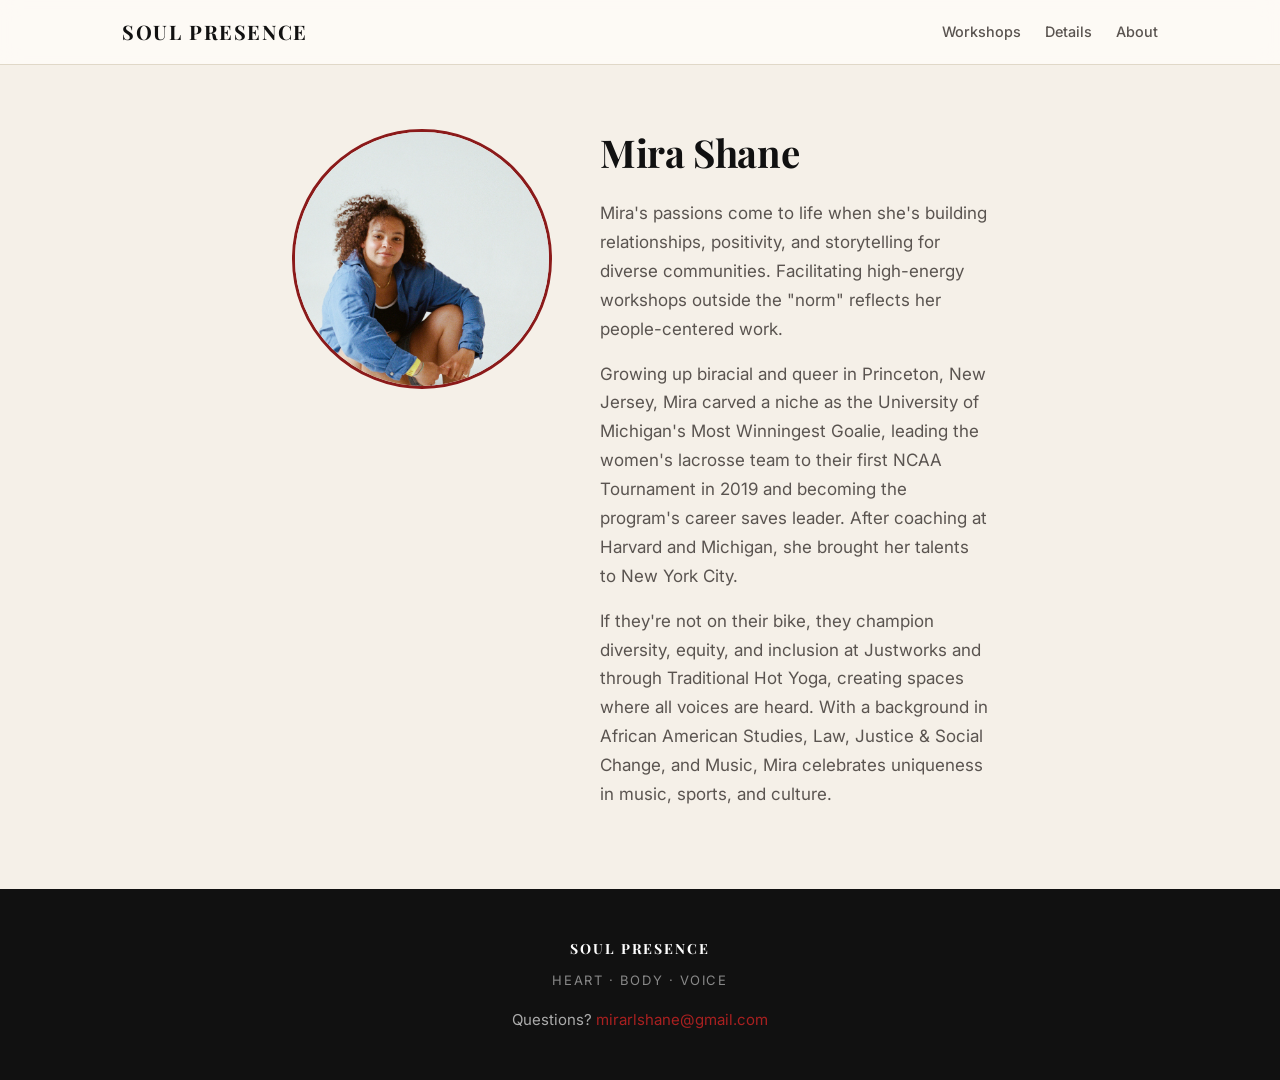
==== about/index.html @ a43cbc61 "Add clean URLs: /workshops/, /details/, /about/ Co-Authored-By: Claude Sonnet 4.6 <noreply@anthropic" ====
<!DOCTYPE html>
<html lang="en">
<head>
  <meta charset="UTF-8">
  <meta name="viewport" content="width=device-width, initial-scale=1.0">
  <meta name="description" content="About Mira Shane — facilitator behind Soul Presence workshops in NYC.">
  <title>About – Soul Presence</title>
  <link rel="preconnect" href="https://fonts.googleapis.com">
  <link rel="preconnect" href="https://fonts.gstatic.com" crossorigin>
  <link href="https://fonts.googleapis.com/css2?family=Playfair+Display:ital,wght@0,400;0,700;1,400&family=Inter:wght@300;400;500;600&display=swap" rel="stylesheet">
  <link rel="stylesheet" href="../style.css">
  <style>
    .about-page { padding: var(--sp-16) 0 var(--sp-20); }
    .about-page .container { max-width: 760px; }
    .about-photo-wrap {
      width: 260px;
      height: 260px;
      border-radius: 50%;
      overflow: hidden;
      margin: 0 auto var(--sp-10);
      flex-shrink: 0;
      border: 3px solid var(--color-earth);
    }
    .about-photo {
      width: 100%;
      height: 100%;
      object-fit: cover;
      object-position: center 15%;
      display: block;
    }
    @media(min-width: 640px) {
      .about-layout { display: grid; grid-template-columns: 260px 1fr; gap: var(--sp-12); align-items: start; }
      .about-photo-wrap { margin: 0; }
    }
    .about-bio h1 { color: var(--color-forest); margin-bottom: var(--sp-6); font-size: clamp(1.8rem, 4vw, 2.4rem); }
    .about-bio p { color: var(--color-muted); margin-bottom: var(--sp-4); }
    .about-bio p:last-child { margin-bottom: 0; }
  </style>
</head>
<body>
  <a href="#main" class="skip-link">Skip to main content</a>

  <header class="site-header">
    <div class="container">
      <a href="/" class="site-name" style="text-decoration:none">Soul Presence</a>
      <nav aria-label="Main navigation">
        <a href="/workshops/">Workshops</a>
        <a href="/details/">Details</a>
        <a href="/about/" aria-current="page">About</a>
      </nav>
    </div>
  </header>

  <main id="main" class="about-page">
    <div class="container">
      <div class="about-layout">
        <div class="about-photo-wrap">
          <img src="../headshot.jpg" alt="Mira Shane" class="about-photo">
        </div>
        <div class="about-bio">
          <h1>Mira Shane</h1>
          <p>Mira's passions come to life when she's building relationships, positivity, and storytelling for diverse communities. Facilitating high-energy workshops outside the "norm" reflects her people-centered work.</p>
          <p>Growing up biracial and queer in Princeton, New Jersey, Mira carved a niche as the University of Michigan's Most Winningest Goalie, leading the women's lacrosse team to their first NCAA Tournament in 2019 and becoming the program's career saves leader. After coaching at Harvard and Michigan, she brought her talents to New York City.</p>
          <p>If they're not on their bike, they champion diversity, equity, and inclusion at Justworks and through Traditional Hot Yoga, creating spaces where all voices are heard. With a background in African American Studies, Law, Justice & Social Change, and Music, Mira celebrates uniqueness in music, sports, and culture.</p>
        </div>
      </div>
    </div>
  </main>

  <footer class="site-footer">
    <div class="container">
      <p class="footer-name">Soul Presence</p>
      <p class="footer-tagline">Heart &middot; Body &middot; Voice</p>
      <p class="footer-contact">Questions? <a href="mailto:mirarlshane@gmail.com">mirarlshane@gmail.com</a></p>
    </div>
  </footer>
</body>
</html>
---- style.css ----
:root {
  --color-bg:         #F5F0E8;
  --color-surface:    #EDE6D9;
  --color-surface-2:  #E0D8C8;
  --color-forest:     #111111;
  --color-forest-mid: #2C2C2C;
  --color-earth:      #8B1A1A;
  --color-earth-lt:   #A82020;
  --color-sage:       #555555;
  --color-text:       #1A1A1A;
  --color-muted:      #5A5450;
  --color-error:      #B52A1C;
  --color-success:    #2A6B3A;
  --font-serif: 'Playfair Display', Georgia, serif;
  --font-sans:  'Inter', system-ui, -apple-system, sans-serif;
  --sp-1:0.25rem; --sp-2:0.5rem; --sp-3:0.75rem; --sp-4:1rem;
  --sp-5:1.25rem; --sp-6:1.5rem; --sp-8:2rem; --sp-10:2.5rem;
  --sp-12:3rem; --sp-16:4rem; --sp-20:5rem; --sp-24:6rem;
  --radius-sm:4px; --radius-md:10px; --radius-lg:18px; --radius-pill:9999px;
  --ease:200ms ease; --ease-slow:500ms ease;
}
*,*::before,*::after{box-sizing:border-box;margin:0;padding:0}
html{scroll-behavior:smooth;font-size:16px}
body{font-family:var(--font-sans);background:var(--color-bg);color:var(--color-text);line-height:1.6;-webkit-font-smoothing:antialiased}
ul{list-style:none}
img,svg{display:block}
.skip-link{position:absolute;top:-200%;left:0;background:var(--color-forest);color:#fff;padding:var(--sp-3) var(--sp-6);text-decoration:none;z-index:9999;font-weight:500;border-radius:0 0 var(--radius-md) 0;transition:top var(--ease)}
.skip-link:focus{top:0}
.sr-only{position:absolute;width:1px;height:1px;padding:0;margin:-1px;overflow:hidden;clip:rect(0,0,0,0);white-space:nowrap;border:0}
:focus-visible{outline:3px solid var(--color-earth);outline-offset:3px;border-radius:var(--radius-sm)}
.container{width:100%;max-width:1100px;margin:0 auto;padding:0 var(--sp-5)}
@media(min-width:640px){.container{padding:0 var(--sp-8)}}
h1,h2,h3{font-family:var(--font-serif);line-height:1.2;letter-spacing:-0.01em}
h1{font-size:clamp(2.4rem,6vw,3.75rem);font-weight:700}
h2{font-size:clamp(1.65rem,4vw,2.4rem);font-weight:600}
h3{font-size:clamp(1.2rem,3vw,1.5rem);font-weight:600}
p{font-size:clamp(1rem,2vw,1.0625rem);line-height:1.7}
.section-title{text-align:center;color:var(--color-forest);margin-bottom:var(--sp-3)}
.section-subtitle{text-align:center;color:var(--color-muted);margin-bottom:var(--sp-12);max-width:580px;margin-left:auto;margin-right:auto}
.btn{display:inline-flex;align-items:center;justify-content:center;gap:var(--sp-2);padding:0.75rem 1.75rem;border-radius:var(--radius-pill);font-family:var(--font-sans);font-size:1rem;font-weight:500;letter-spacing:0.01em;text-decoration:none;cursor:pointer;border:2px solid transparent;transition:background var(--ease),color var(--ease),transform 100ms ease;white-space:nowrap;min-height:48px}
.btn-primary{background:var(--color-forest);color:#fff}
.btn-primary:hover{background:var(--color-forest-mid)}
.btn-primary:active{transform:translateY(1px)}
.btn-full{width:100%}
.btn-workshop{background:var(--color-forest);color:#fff;width:100%;margin-top:var(--sp-5)}
.btn-workshop:hover{background:var(--color-forest-mid)}
.btn-workshop--light{background:#fff;color:var(--color-forest)}
.btn-workshop--light:hover{background:var(--color-bg)}
.site-header{position:sticky;top:0;z-index:200;background:rgba(253,250,246,0.94);backdrop-filter:blur(10px);-webkit-backdrop-filter:blur(10px);border-bottom:1px solid var(--color-surface-2)}
.site-header .container{display:flex;align-items:center;justify-content:space-between;padding-top:var(--sp-4);padding-bottom:var(--sp-4)}
.site-name{font-family:var(--font-serif);font-size:1.25rem;font-weight:700;color:var(--color-forest);letter-spacing:0.08em;text-transform:uppercase}
.site-header nav{display:flex;gap:var(--sp-6)}
.site-header nav a{color:var(--color-muted);text-decoration:none;font-size:0.9rem;font-weight:500;transition:color var(--ease)}
.site-header nav a:hover{color:var(--color-forest)}
.hero{padding:var(--sp-16) 0 var(--sp-20);overflow:hidden}
.hero .container{display:flex;flex-direction:column;gap:var(--sp-10);align-items:center}
@media(min-width:768px){.hero .container{flex-direction:row;align-items:center;justify-content:space-between;gap:var(--sp-16)}.hero-content{flex:1}}
.hero-eyebrow{font-size:0.8125rem;font-weight:600;color:var(--color-earth);text-transform:uppercase;letter-spacing:0.12em;margin-bottom:var(--sp-4)}
.hero-content h1{color:var(--color-forest);margin-bottom:var(--sp-5)}
.hero-content h1 em{font-style:italic;color:var(--color-earth)}
.hero-body{color:var(--color-muted);font-size:clamp(1.0625rem,2.5vw,1.1875rem);margin-bottom:var(--sp-8);max-width:440px}
.hero-visual{position:relative;width:240px;height:240px;flex-shrink:0;display:flex;align-items:center;justify-content:center}
@media(min-width:768px){.hero-visual{width:300px;height:300px}}
.breath-ring{position:absolute;border-radius:50%;border:1.5px solid var(--color-forest);animation:breathe 5s ease-in-out infinite}
.breath-ring:nth-child(1){width:72px;height:72px;opacity:0.75;animation-delay:0s}
.breath-ring:nth-child(2){width:136px;height:136px;opacity:0.35;animation-delay:0.7s}
.breath-ring:nth-child(3){width:210px;height:210px;opacity:0.12;animation-delay:1.4s}
.breath-center{font-size:2.25rem;line-height:1;animation:breathe-center 5s ease-in-out infinite}@keyframes breathe{0%,100%{transform:scale(1)}50%{transform:scale(1.14)}}
@keyframes breathe-center{0%,100%{transform:scale(1);opacity:0.9}50%{transform:scale(1.3);opacity:1}}
@media(prefers-reduced-motion:reduce){.breath-ring,.breath-center{animation:none}}
.pillars{background:var(--color-surface);padding:var(--sp-16) 0}
.pillars-grid{display:grid;grid-template-columns:1fr;gap:var(--sp-2);margin-top:var(--sp-10)}
@media(min-width:640px){.pillars-grid{grid-template-columns:repeat(3,1fr)}}
.pillar{padding:var(--sp-8) var(--sp-6);text-align:center}
.pillar-icon{width:44px;height:44px;margin:0 auto var(--sp-4);color:var(--color-earth)}
.pillar-icon svg{width:100%;height:100%}
.pillar h3{color:var(--color-forest);margin-bottom:var(--sp-3)}
.pillar p{color:var(--color-muted);font-size:0.9375rem;line-height:1.65}
.workshops{padding:var(--sp-16) 0 var(--sp-20)}
.workshops-grid{display:grid;grid-template-columns:1fr;gap:var(--sp-5)}
@media(min-width:720px){.workshops-grid{grid-template-columns:repeat(2,1fr)}}
.workshop-card{background:var(--color-surface);border-radius:var(--radius-lg);padding:var(--sp-8);display:flex;flex-direction:column;gap:var(--sp-4);border:1px solid var(--color-surface-2);transition:box-shadow var(--ease-slow)}
.workshop-card:hover{box-shadow:0 8px 32px rgba(28,53,24,0.1)}
.workshop-card--forest{background:var(--color-forest);border-color:var(--color-forest-mid);color:#fff}
.workshop-tag{display:inline-block;font-size:0.6875rem;font-weight:600;text-transform:uppercase;letter-spacing:0.1em;color:var(--color-earth);background:rgba(184,92,42,0.1);padding:var(--sp-1) var(--sp-3);border-radius:var(--radius-pill);width:fit-content}
.workshop-card--forest .workshop-tag{color:var(--color-earth-lt);background:rgba(196,113,63,0.2)}
.workshop-header h3{color:var(--color-forest);margin-bottom:var(--sp-1)}
.workshop-card--forest .workshop-header h3{color:#fff}
.workshop-subtitle{color:var(--color-muted);font-size:0.9375rem;font-style:italic;margin-top:var(--sp-1)}
.workshop-card--forest .workshop-subtitle{color:rgba(255,255,255,0.65)}
.workshop-details{display:flex;flex-direction:column;gap:var(--sp-2);padding:var(--sp-4) 0;border-top:1px solid var(--color-surface-2);border-bottom:1px solid var(--color-surface-2)}
.workshop-card--forest .workshop-details{border-color:rgba(255,255,255,0.15)}
.detail-row{display:flex;align-items:center;gap:var(--sp-3);font-size:0.9375rem;color:var(--color-muted)}
.workshop-card--forest .detail-row{color:rgba(255,255,255,0.8)}
.detail-icon{width:16px;height:16px;flex-shrink:0;color:var(--color-sage)}
.workshop-card--forest .detail-icon{color:rgba(255,255,255,0.5)}
.detail-icon svg{width:100%;height:100%}
.workshop-desc{font-size:0.9375rem;color:var(--color-muted);line-height:1.65;flex:1}
.workshop-card--forest .workshop-desc{color:rgba(255,255,255,0.7)}
.signup-section{background:var(--color-surface);padding:var(--sp-16) 0}
.signup-section--alt{background:var(--color-surface-2)}
.form-wrapper{max-width:540px;margin:0 auto}
.form-intro{margin-bottom:var(--sp-8)}
.form-tag{display:inline-block;font-size:0.6875rem;font-weight:600;text-transform:uppercase;letter-spacing:0.1em;color:var(--color-earth);background:rgba(184,92,42,0.1);padding:var(--sp-1) var(--sp-3);border-radius:var(--radius-pill);margin-bottom:var(--sp-3)}
.form-intro h2{color:var(--color-forest);margin-bottom:var(--sp-2)}
.form-intro p{color:var(--color-muted);font-size:0.9375rem}
.signup-form{display:flex;flex-direction:column;gap:var(--sp-5)}
.form-field{display:flex;flex-direction:column;gap:var(--sp-2)}
.form-field label{font-size:0.9375rem;font-weight:500;color:var(--color-text)}
.required-mark{color:var(--color-earth);margin-left:2px}
.optional{font-weight:400;color:var(--color-muted);font-size:0.875rem}
.form-field input,.form-field textarea{width:100%;padding:var(--sp-3) var(--sp-4);border:1.5px solid var(--color-surface-2);border-radius:var(--radius-md);background:var(--color-bg);color:var(--color-text);font-family:var(--font-sans);font-size:1rem;line-height:1.5;transition:border-color var(--ease),box-shadow var(--ease);min-height:48px}
.form-field textarea{min-height:88px;resize:vertical}
.form-field input::placeholder,.form-field textarea::placeholder{color:#9A948E}
.form-field input:focus,.form-field textarea:focus{outline:none;border-color:var(--color-forest);box-shadow:0 0 0 3px rgba(28,53,24,0.1)}
.form-field input[aria-invalid="true"],.form-field textarea[aria-invalid="true"]{border-color:var(--color-error);box-shadow:0 0 0 3px rgba(181,42,28,0.1)}
.field-error{font-size:0.875rem;color:var(--color-error);font-weight:500;min-height:1.2rem}
.btn-loading{display:none}
.signup-form.is-loading .btn-text{display:none}
.signup-form.is-loading .btn-loading{display:inline}
.signup-form.is-loading button{opacity:0.7;cursor:not-allowed;pointer-events:none}
.form-success{display:none;text-align:center;padding:var(--sp-10) var(--sp-8);animation:fade-in var(--ease-slow) both}
.form-success.is-visible{display:block}
@keyframes fade-in{from{opacity:0;transform:translateY(12px)}to{opacity:1;transform:translateY(0)}}
.success-icon{width:52px;height:52px;margin:0 auto var(--sp-4);color:var(--color-success)}
.success-icon svg{width:100%;height:100%}
.form-success h3{color:var(--color-forest);margin-bottom:var(--sp-2);font-size:1.5rem}
.form-success p{color:var(--color-muted)}
.about{padding:var(--sp-16) 0 var(--sp-20)}
.about-content{max-width:620px;margin:0 auto}
.about-content h2{color:var(--color-forest);margin-bottom:var(--sp-6)}
.about-content p{color:var(--color-muted);margin-bottom:var(--sp-4)}
.about-content p:last-child{margin-bottom:0}
.site-footer{background:var(--color-forest);color:#fff;padding:var(--sp-12) 0;text-align:center}
.footer-name{font-family:var(--font-serif);font-size:0.875rem;font-weight:700;letter-spacing:0.14em;text-transform:uppercase;margin-bottom:var(--sp-2);color:#fff}
.footer-tagline{font-size:0.8125rem;color:rgba(255,255,255,0.5);letter-spacing:0.12em;text-transform:uppercase;margin-bottom:var(--sp-4)}
.footer-contact{font-size:0.9375rem;color:rgba(255,255,255,0.65)}
.footer-contact a{color:var(--color-earth-lt);text-decoration:none;transition:color var(--ease)}
.footer-contact a:hover{color:#fff}
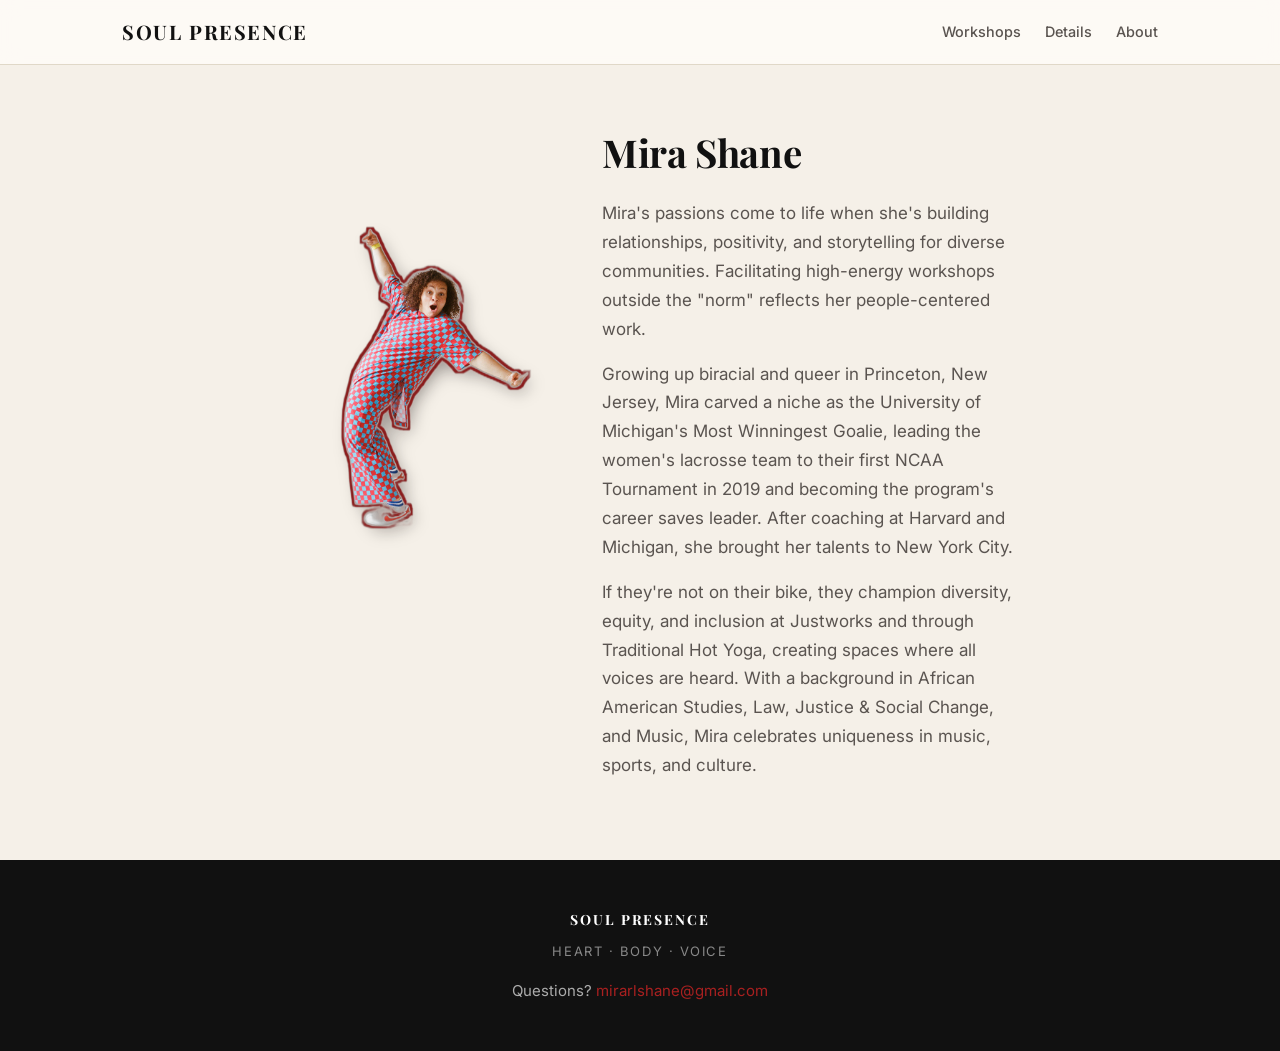
==== commit 4e7d4a09: "Replace headshot with full-body cutout on about page — deep red outline and shadow" ====
--- a/about/index.html
+++ b/about/index.html
@@ -11,26 +11,21 @@
   <link rel="stylesheet" href="../style.css">
   <style>
     .about-page { padding: var(--sp-16) 0 var(--sp-20); }
-    .about-page .container { max-width: 760px; }
+    .about-page .container { max-width: 820px; }
+    .about-layout { display: flex; flex-direction: column; align-items: center; gap: var(--sp-8); }
     .about-photo-wrap {
-      width: 260px;
-      height: 260px;
-      border-radius: 50%;
-      overflow: hidden;
-      margin: 0 auto var(--sp-10);
+      width: 280px;
       flex-shrink: 0;
-      border: 3px solid var(--color-earth);
+      margin: 0 auto;
     }
     .about-photo {
       width: 100%;
-      height: 100%;
-      object-fit: cover;
-      object-position: center 15%;
+      height: auto;
       display: block;
     }
     @media(min-width: 640px) {
-      .about-layout { display: grid; grid-template-columns: 260px 1fr; gap: var(--sp-12); align-items: start; }
-      .about-photo-wrap { margin: 0; }
+      .about-layout { flex-direction: row; align-items: flex-start; gap: var(--sp-10); }
+      .about-photo-wrap { width: 300px; margin: 0; }
     }
     .about-bio h1 { color: var(--color-forest); margin-bottom: var(--sp-6); font-size: clamp(1.8rem, 4vw, 2.4rem); }
     .about-bio p { color: var(--color-muted); margin-bottom: var(--sp-4); }
@@ -55,7 +50,7 @@
     <div class="container">
       <div class="about-layout">
         <div class="about-photo-wrap">
-          <img src="../headshot.jpg" alt="Mira Shane" class="about-photo">
+          <img src="../mira-cutout.png" alt="Mira Shane" class="about-photo">
         </div>
         <div class="about-bio">
           <h1>Mira Shane</h1>
